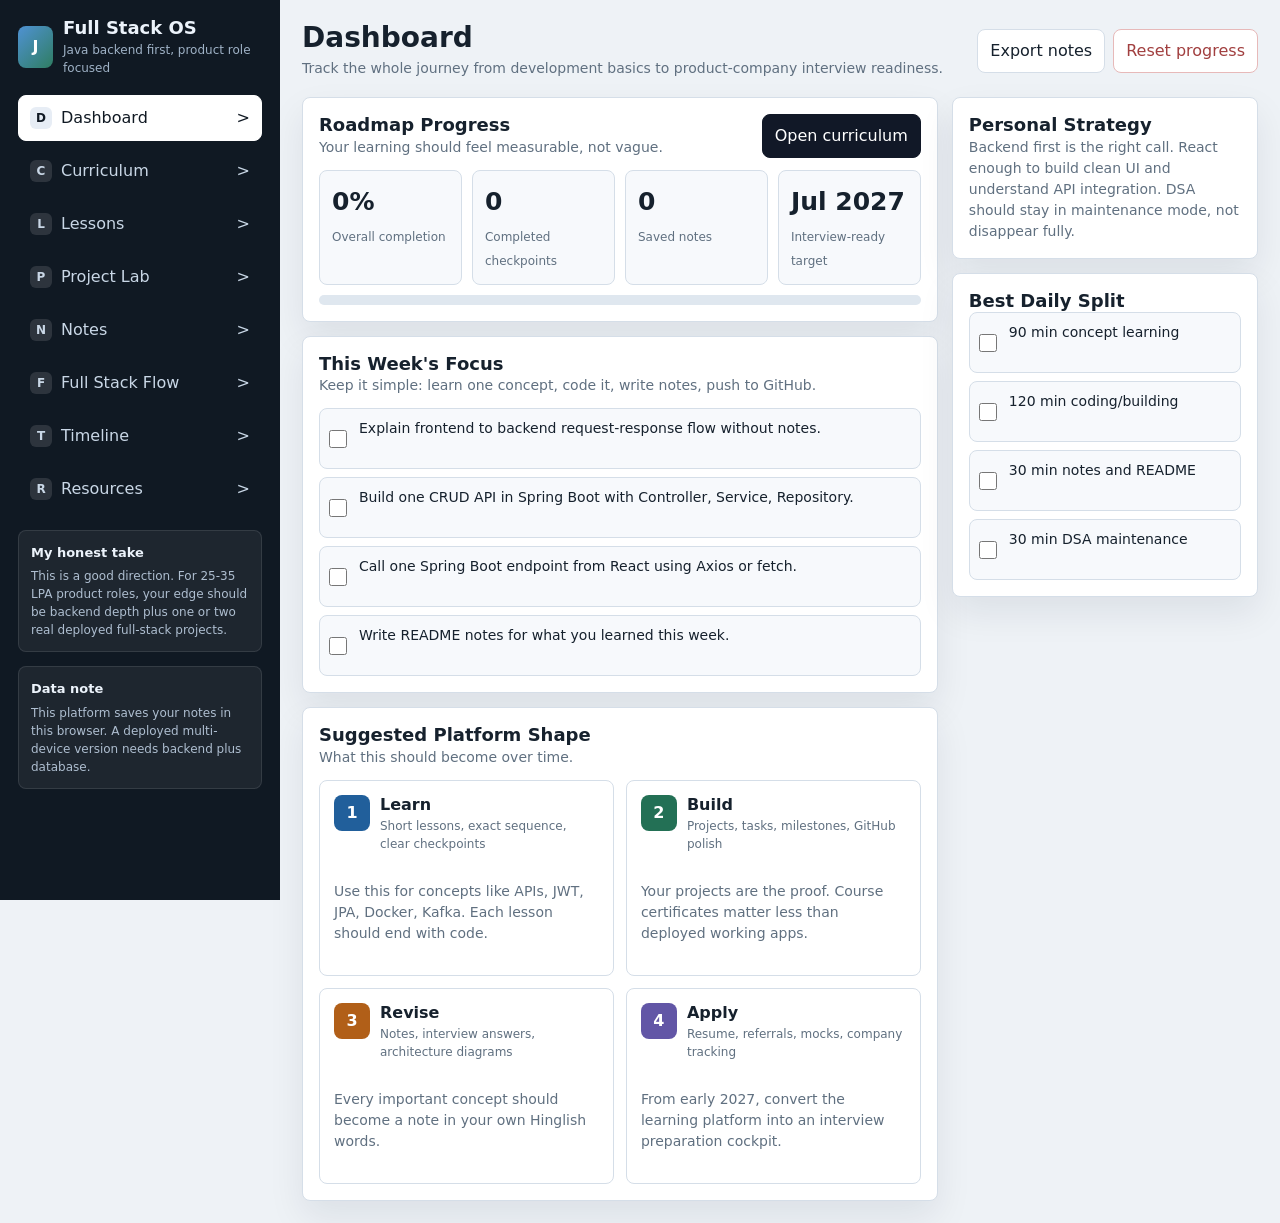
==== index.html @ 9243cf9c "Simplify platform project structure" ====
<!doctype html>
<html lang="en">
<head>
  <meta charset="utf-8">
  <meta name="viewport" content="width=device-width, initial-scale=1">
  <title>Java Full Stack Learning Platform</title>
  <link rel="stylesheet" href="assets/css/styles.css">
</head>
<body>
  <div class="app">
    <aside class="sidebar">
      <div class="brand">
        <div class="brand-mark">J</div>
        <div>
          <h1>Full Stack OS</h1>
          <p>Java backend first, product role focused</p>
        </div>
      </div>

      <nav class="nav" aria-label="Learning platform navigation">
        <button class="nav-btn active" data-view="dashboard"><span class="nav-left"><span class="nav-key">D</span>Dashboard</span><span>></span></button>
        <button class="nav-btn" data-view="curriculum"><span class="nav-left"><span class="nav-key">C</span>Curriculum</span><span>></span></button>
        <button class="nav-btn" data-view="lessons"><span class="nav-left"><span class="nav-key">L</span>Lessons</span><span>></span></button>
        <button class="nav-btn" data-view="projects"><span class="nav-left"><span class="nav-key">P</span>Project Lab</span><span>></span></button>
        <button class="nav-btn" data-view="notes"><span class="nav-left"><span class="nav-key">N</span>Notes</span><span>></span></button>
        <button class="nav-btn" data-view="flow"><span class="nav-left"><span class="nav-key">F</span>Full Stack Flow</span><span>></span></button>
        <button class="nav-btn" data-view="timeline"><span class="nav-left"><span class="nav-key">T</span>Timeline</span><span>></span></button>
        <button class="nav-btn" data-view="resources"><span class="nav-left"><span class="nav-key">R</span>Resources</span><span>></span></button>
      </nav>

      <div class="sidebar-card">
        <strong>My honest take</strong>
        <p>This is a good direction. For 25-35 LPA product roles, your edge should be backend depth plus one or two real deployed full-stack projects.</p>
      </div>
      <div class="sidebar-card">
        <strong>Data note</strong>
        <p>This platform saves your notes in this browser. A deployed multi-device version needs backend plus database.</p>
      </div>
    </aside>

    <main class="main">
      <header class="topbar">
        <div>
          <h2 id="viewTitle">Dashboard</h2>
          <p id="viewSubtitle">Track the whole journey from development basics to product-company interview readiness.</p>
        </div>
        <div class="top-actions">
          <button class="btn" id="exportBtn" type="button">Export notes</button>
          <button class="btn danger" id="resetBtn" type="button">Reset progress</button>
        </div>
      </header>

      <section class="view active" id="dashboard">
        <div class="grid dashboard-grid">
          <div class="grid">
            <div class="card">
              <div class="card-head">
                <div>
                  <h3>Roadmap Progress</h3>
                  <p>Your learning should feel measurable, not vague.</p>
                </div>
                <button class="btn primary" data-jump="curriculum" type="button">Open curriculum</button>
              </div>
              <div class="stats">
                <div class="stat"><strong id="overallPercent">0%</strong><span>Overall completion</span></div>
                <div class="stat"><strong id="doneCount">0</strong><span>Completed checkpoints</span></div>
                <div class="stat"><strong id="noteCount">0</strong><span>Saved notes</span></div>
                <div class="stat"><strong>Jul 2027</strong><span>Interview-ready target</span></div>
              </div>
              <div class="progress-track"><div class="progress-fill" id="overallBar"></div></div>
            </div>

            <div class="card">
              <div class="card-head">
                <div>
                  <h3>This Week's Focus</h3>
                  <p>Keep it simple: learn one concept, code it, write notes, push to GitHub.</p>
                </div>
              </div>
              <div class="checklist">
                <label class="check"><input type="checkbox" data-task="week-api-flow">Explain frontend to backend request-response flow without notes.</label>
                <label class="check"><input type="checkbox" data-task="week-rest-crud">Build one CRUD API in Spring Boot with Controller, Service, Repository.</label>
                <label class="check"><input type="checkbox" data-task="week-react-call">Call one Spring Boot endpoint from React using Axios or fetch.</label>
                <label class="check"><input type="checkbox" data-task="week-readme">Write README notes for what you learned this week.</label>
              </div>
            </div>

            <div class="card">
              <div class="card-head">
                <div>
                  <h3>Suggested Platform Shape</h3>
                  <p>What this should become over time.</p>
                </div>
              </div>
              <div class="module-grid">
                <article class="module">
                  <div class="module-top">
                    <div class="module-index" style="background: var(--blue);">1</div>
                    <div><h4>Learn</h4><div class="module-meta">Short lessons, exact sequence, clear checkpoints</div></div>
                  </div>
                  <p class="muted">Use this for concepts like APIs, JWT, JPA, Docker, Kafka. Each lesson should end with code.</p>
                </article>
                <article class="module">
                  <div class="module-top">
                    <div class="module-index" style="background: var(--green);">2</div>
                    <div><h4>Build</h4><div class="module-meta">Projects, tasks, milestones, GitHub polish</div></div>
                  </div>
                  <p class="muted">Your projects are the proof. Course certificates matter less than deployed working apps.</p>
                </article>
                <article class="module">
                  <div class="module-top">
                    <div class="module-index" style="background: var(--orange);">3</div>
                    <div><h4>Revise</h4><div class="module-meta">Notes, interview answers, architecture diagrams</div></div>
                  </div>
                  <p class="muted">Every important concept should become a note in your own Hinglish words.</p>
                </article>
                <article class="module">
                  <div class="module-top">
                    <div class="module-index" style="background: var(--violet);">4</div>
                    <div><h4>Apply</h4><div class="module-meta">Resume, referrals, mocks, company tracking</div></div>
                  </div>
                  <p class="muted">From early 2027, convert the learning platform into an interview preparation cockpit.</p>
                </article>
              </div>
            </div>
          </div>

          <aside class="grid">
            <div class="card">
              <h3>Personal Strategy</h3>
              <p class="muted">Backend first is the right call. React enough to build clean UI and understand API integration. DSA should stay in maintenance mode, not disappear fully.</p>
            </div>
            <div class="card">
              <h3>Best Daily Split</h3>
              <div class="checklist">
                <label class="check"><input type="checkbox" data-task="daily-learn">90 min concept learning</label>
                <label class="check"><input type="checkbox" data-task="daily-code">120 min coding/building</label>
                <label class="check"><input type="checkbox" data-task="daily-notes">30 min notes and README</label>
                <label class="check"><input type="checkbox" data-task="daily-dsa">30 min DSA maintenance</label>
              </div>
            </div>
          </aside>
        </div>
      </section>

      <section class="view" id="curriculum">
        <div class="card">
          <div class="card-head">
            <div>
              <h3>Curriculum Tracks</h3>
              <p>Backend depth plus practical full-stack understanding. Ye order follow karna.</p>
            </div>
          </div>
          <div class="module-grid">
            <article class="module">
              <div class="module-top">
                <div class="module-index" style="background: var(--blue);">01</div>
                <div><h4>Web Basics</h4><div class="module-meta">2-3 weeks</div></div>
              </div>
              <div class="pill-row">
                <span class="pill">HTML forms</span><span class="pill">CSS layout</span><span class="pill">JavaScript</span><span class="pill">Fetch API</span>
              </div>
              <label class="check"><input type="checkbox" data-task="track-web">Done: basic UI calling an API and showing JSON response.</label>
            </article>

            <article class="module">
              <div class="module-top">
                <div class="module-index" style="background: var(--orange);">02</div>
                <div><h4>Java Production Core</h4><div class="module-meta">3-4 weeks</div></div>
              </div>
              <div class="pill-row">
                <span class="pill">OOP</span><span class="pill">Collections</span><span class="pill">Streams</span><span class="pill">JUnit</span>
              </div>
              <label class="check"><input type="checkbox" data-task="track-java">Done: Java mini-project with tests and clean packages.</label>
            </article>

            <article class="module">
              <div class="module-top">
                <div class="module-index" style="background: var(--green);">03</div>
                <div><h4>Spring Boot Backend</h4><div class="module-meta">8-10 weeks</div></div>
              </div>
              <div class="pill-row">
                <span class="pill">REST</span><span class="pill">JPA</span><span class="pill">MySQL</span><span class="pill">DTOs</span><span class="pill">Tests</span>
              </div>
              <label class="check"><input type="checkbox" data-task="track-spring">Done: backend API with CRUD, validation, exception handling, pagination.</label>
            </article>

            <article class="module">
              <div class="module-top">
                <div class="module-index" style="background: var(--red);">04</div>
                <div><h4>React Integration</h4><div class="module-meta">4-5 weeks</div></div>
              </div>
              <div class="pill-row">
                <span class="pill">Components</span><span class="pill">Hooks</span><span class="pill">Router</span><span class="pill">Axios</span>
              </div>
              <label class="check"><input type="checkbox" data-task="track-react">Done: React UI connected to Spring Boot API.</label>
            </article>

            <article class="module">
              <div class="module-top">
                <div class="module-index" style="background: var(--violet);">05</div>
                <div><h4>JWT and Security</h4><div class="module-meta">4 weeks</div></div>
              </div>
              <div class="pill-row">
                <span class="pill">Auth</span><span class="pill">Roles</span><span class="pill">Filter chain</span><span class="pill">Refresh token</span>
              </div>
              <label class="check"><input type="checkbox" data-task="track-security">Done: protected APIs and protected React routes with JWT.</label>
            </article>

            <article class="module">
              <div class="module-top">
                <div class="module-index" style="background: var(--teal);">06</div>
                <div><h4>Docker, Kafka, Cloud</h4><div class="module-meta">6-8 weeks</div></div>
              </div>
              <div class="pill-row">
                <span class="pill">Dockerfile</span><span class="pill">Compose</span><span class="pill">Kafka</span><span class="pill">AWS/Azure</span>
              </div>
              <label class="check"><input type="checkbox" data-task="track-devops">Done: deployed app with persistent cloud database.</label>
            </article>
          </div>
        </div>
      </section>

      <section class="view" id="lessons">
        <div class="split">
          <div class="card">
            <div class="card-head">
              <div>
                <h3>Lesson Queue</h3>
                <p>Short practical lessons. Complete, then make notes in your own words.</p>
              </div>
            </div>
            <div class="lesson-list">
              <article class="lesson"><input type="checkbox" data-task="lesson-http"><div><strong>HTTP, REST, JSON, status codes</strong><p>Understand GET, POST, PUT, DELETE, 200, 201, 400, 401, 403, 404, 500.</p></div><span class="tag frontend">Web</span></article>
              <article class="lesson"><input type="checkbox" data-task="lesson-controller"><div><strong>Controller, Service, Repository</strong><p>Controller receives request, service owns business logic, repository talks to DB.</p></div><span class="tag backend">Backend</span></article>
              <article class="lesson"><input type="checkbox" data-task="lesson-jpa"><div><strong>JPA entities and relationships</strong><p>Learn one-to-many, many-to-one, lazy loading, DTO mapping, and N+1 basics.</p></div><span class="tag backend">Backend</span></article>
              <article class="lesson"><input type="checkbox" data-task="lesson-react-api"><div><strong>React API service layer</strong><p>Create api.js, centralize base URL, attach JWT header, handle loading and errors.</p></div><span class="tag frontend">React</span></article>
              <article class="lesson"><input type="checkbox" data-task="lesson-jwt"><div><strong>JWT login flow</strong><p>Login, token generation, Authorization header, filter validation, protected endpoint.</p></div><span class="tag security">Security</span></article>
              <article class="lesson"><input type="checkbox" data-task="lesson-docker"><div><strong>Docker compose for Spring Boot + MySQL</strong><p>Run app and DB together locally. Learn volumes so DB data does not vanish.</p></div><span class="tag devops">DevOps</span></article>
              <article class="lesson"><input type="checkbox" data-task="lesson-cloud-db"><div><strong>Cloud database persistence</strong><p>Use AWS RDS or Azure Database. App restarts should not delete your data.</p></div><span class="tag cloud">Cloud</span></article>
            </div>
          </div>

          <aside class="card">
            <h3>Add Custom Task</h3>
            <form class="form-grid" id="taskForm">
              <div class="field">
                <label for="taskTitle">Task</label>
                <input id="taskTitle" placeholder="Example: Build login API">
              </div>
              <div class="field">
                <label for="taskArea">Area</label>
                <select id="taskArea">
                  <option>Backend</option>
                  <option>Frontend</option>
                  <option>Security</option>
                  <option>DevOps</option>
                  <option>Interview</option>
                </select>
              </div>
              <button class="btn blue" type="submit">Add task</button>
            </form>
            <div class="lesson-list" id="customTasks" style="margin-top: 12px;"></div>
          </aside>
        </div>
      </section>

      <section class="view" id="projects">
        <div class="card">
          <div class="card-head">
            <div>
              <h3>Project Lab</h3>
              <p>Projects are your interview proof. Make them deployed, documented, and explainable.</p>
            </div>
          </div>
          <div class="project-list">
            <article class="project">
              <strong>Project 1: Task Manager REST API</strong>
              <p>Spring Boot, MySQL, CRUD, pagination, validation, global exceptions, tests, Postman collection.</p>
              <div class="checklist">
                <label class="check"><input type="checkbox" data-task="project1-api">API endpoints complete</label>
                <label class="check"><input type="checkbox" data-task="project1-tests">JUnit and Mockito tests added</label>
                <label class="check"><input type="checkbox" data-task="project1-readme">README and API examples written</label>
              </div>
            </article>

            <article class="project">
              <strong>Project 2: Auth Notes Full Stack App</strong>
              <p>React + Spring Boot with JWT login/register, protected routes, notes CRUD, MySQL persistence.</p>
              <div class="checklist">
                <label class="check"><input type="checkbox" data-task="project2-auth">JWT auth complete</label>
                <label class="check"><input type="checkbox" data-task="project2-react">React connected to backend</label>
                <label class="check"><input type="checkbox" data-task="project2-deploy">Frontend, backend, database deployed</label>
              </div>
            </article>

            <article class="project">
              <strong>Project 3: E-Commerce or Inventory System</strong>
              <p>Products, cart, orders, admin dashboard, inventory updates, Docker, cloud DB, clear architecture diagram.</p>
              <div class="checklist">
                <label class="check"><input type="checkbox" data-task="project3-schema">Database schema designed</label>
                <label class="check"><input type="checkbox" data-task="project3-admin">Admin and user flows built</label>
                <label class="check"><input type="checkbox" data-task="project3-architecture">Architecture diagram added</label>
              </div>
            </article>

            <article class="project">
              <strong>Project 4: Kafka Notification Service</strong>
              <p>Order placed event, Kafka producer, Kafka consumer, notification table, optional email sending.</p>
              <div class="checklist">
                <label class="check"><input type="checkbox" data-task="project4-producer">Producer publishes event</label>
                <label class="check"><input type="checkbox" data-task="project4-consumer">Consumer processes event</label>
                <label class="check"><input type="checkbox" data-task="project4-demo">Demo steps documented</label>
              </div>
            </article>
          </div>
        </div>
      </section>

      <section class="view" id="notes">
        <div class="split">
          <div class="card">
            <div class="card-head">
              <div>
                <h3>My Notes</h3>
                <p>Add explanations, project decisions, interview answers, and doubts.</p>
              </div>
            </div>
            <div class="note-list" id="notesList"></div>
          </div>

          <aside class="card">
            <h3>Add Note</h3>
            <form class="form-grid" id="noteForm">
              <div class="field">
                <label for="noteTitle">Title</label>
                <input id="noteTitle" placeholder="Example: JWT flow">
              </div>
              <div class="field">
                <label for="noteCategory">Category</label>
                <select id="noteCategory">
                  <option>Backend</option>
                  <option>Frontend</option>
                  <option>Security</option>
                  <option>Database</option>
                  <option>Cloud</option>
                  <option>Interview</option>
                </select>
              </div>
              <div class="field">
                <label for="noteBody">Note</label>
                <textarea id="noteBody" placeholder="Write in Hindi + English. Example: Frontend request bhejta hai, backend validate karta hai..."></textarea>
              </div>
              <button class="btn blue" type="submit">Save note</button>
            </form>
          </aside>
        </div>
      </section>

      <section class="view" id="flow">
        <div class="card">
          <div class="card-head">
            <div>
              <h3>Full Stack Flow</h3>
              <p>Ye samajh aa gaya, to development ka 50 percent confusion clear ho jaata hai.</p>
            </div>
          </div>
          <div class="flow">
            <article class="flow-card"><h4>1. User action</h4><p>User React form submit karta hai. Data state mein hota hai: email, password, title, order, etc.</p></article>
            <article class="flow-card"><h4>2. API call</h4><p>React <code>fetch</code> or <code>axios</code> se backend URL call karta hai with method, headers, and JSON body.</p></article>
            <article class="flow-card"><h4>3. Security filter</h4><p>Spring Security checks token. Public API allowed. Protected API needs valid JWT.</p></article>
            <article class="flow-card"><h4>4. Controller</h4><p><code>@RestController</code> request receive karta hai and service ko call karta hai. Controller should stay thin.</p></article>
            <article class="flow-card"><h4>5. Service and DB</h4><p>Service business logic run karti hai. Repository JPA ke through MySQL se data save/read karti hai.</p></article>
            <article class="flow-card"><h4>6. Response</h4><p>Backend JSON return karta hai. React state update hoti hai, UI refresh hota hai, user result dekhta hai.</p></article>
          </div>
        </div>

        <div class="card" style="margin-top: 14px;">
          <h3>Persistence Rule</h3>
          <p class="muted">If your deployed app saves data in MySQL/Postgres cloud database, data remains after refresh/restart. If it saves only in React state, data is lost on refresh. If it saves in localStorage, data stays only in that browser, not for all users.</p>
        </div>
      </section>

      <section class="view" id="timeline">
        <div class="card">
          <div class="card-head">
            <div>
              <h3>Timeline Till July 2027</h3>
              <p>Practical sequence with enough buffer for internship, PPO, and product-company prep.</p>
            </div>
          </div>
          <div class="timeline-list">
            <article class="timeline-item"><strong>May-Jun 2026</strong><p>Web basics, Java production core, Git/GitHub discipline. Build small apps.</p></article>
            <article class="timeline-item"><strong>Jul-Sep 2026</strong><p>Spring Boot, REST APIs, MySQL, JPA, validation, exceptions, testing.</p></article>
            <article class="timeline-item"><strong>Oct 2026</strong><p>React basics and API integration. Connect UI to your Spring Boot backend.</p></article>
            <article class="timeline-item"><strong>Nov 2026</strong><p>Spring Security, JWT, refresh token, role-based access, protected routes.</p></article>
            <article class="timeline-item"><strong>Dec-Jan 2027</strong><p>Docker, cloud deployment, persistent database, README, diagrams.</p></article>
            <article class="timeline-item"><strong>Feb-Mar 2027</strong><p>Flagship project. Add admin flows, tests, deployment, architecture explanation.</p></article>
            <article class="timeline-item"><strong>Apr-May 2027</strong><p>Kafka basics, system design basics, LLD basics, mock interviews.</p></article>
            <article class="timeline-item"><strong>Jun-Jul 2027</strong><p>Resume, referrals, targeted applications, PPO decision, DSA revision.</p></article>
          </div>
        </div>
      </section>

      <section class="view" id="resources">
        <div class="card">
          <div class="card-head">
            <div>
              <h3>Resource Library</h3>
              <p>Use fewer resources. Complete projects, not playlists.</p>
            </div>
          </div>
          <div class="resource-list">
            <article class="resource"><div><strong>Java foundation</strong><p>MOOC.fi Java or Tim Buchalka. Pick one, then move to projects.</p></div><a href="https://java-programming.mooc.fi/" target="_blank" rel="noreferrer">Open</a></article>
            <article class="resource"><div><strong>Spring Boot</strong><p>Chad Darby Udemy plus Spring official guides. Best for your backend target.</p></div><a href="https://spring.io/guides" target="_blank" rel="noreferrer">Open</a></article>
            <article class="resource"><div><strong>Frontend basics</strong><p>MDN for HTML/CSS/JS, React official docs, Namaste React for Indian explanation style.</p></div><a href="https://react.dev/learn" target="_blank" rel="noreferrer">Open</a></article>
            <article class="resource"><div><strong>Security</strong><p>Java Techie, Amigoscode, Eazy Bytes Spring Security. Focus on explaining filter chain and JWT flow.</p></div><span class="tag security">Security</span></article>
            <article class="resource"><div><strong>Docker and Kafka</strong><p>Docker docs, TechWorld with Nana, Apache Kafka quickstart, Stephane Maarek Kafka if paid.</p></div><a href="https://docs.docker.com/get-started/" target="_blank" rel="noreferrer">Open</a></article>
            <article class="resource"><div><strong>Cloud deployment</strong><p>Start with Render/Railway/Vercel for speed, then AWS RDS/EC2 or Azure App Service for depth.</p></div><span class="tag cloud">Cloud</span></article>
          </div>
        </div>
      </section>
    </main>
  </div>

  <div class="toast" id="toast">Saved</div>

  <script src="assets/data/platform-data.js"></script>
  <script src="assets/js/app.js"></script>
</body>
</html>
---- assets/css/styles.css ----
:root {
      --bg: #eef2f6;
      --surface: #ffffff;
      --surface-2: #f7f9fc;
      --surface-3: #e9f0f7;
      --text: #16212d;
      --muted: #607080;
      --border: #d5dee8;
      --blue: #215f9b;
      --green: #237055;
      --orange: #b15f18;
      --red: #a13f3f;
      --violet: #6256a6;
      --teal: #087568;
      --ink: #111827;
      --shadow: 0 16px 36px rgba(18, 31, 46, 0.08);
    }

    * { box-sizing: border-box; }

    body {
      margin: 0;
      min-height: 100vh;
      background: var(--bg);
      color: var(--text);
      font-family: Inter, ui-sans-serif, system-ui, -apple-system, BlinkMacSystemFont, "Segoe UI", sans-serif;
      letter-spacing: 0;
      line-height: 1.5;
    }

    button,
    input,
    textarea,
    select {
      font: inherit;
      letter-spacing: 0;
    }

    a { color: inherit; }

    .app {
      display: grid;
      grid-template-columns: 280px minmax(0, 1fr);
      min-height: 100vh;
    }

    .sidebar {
      position: sticky;
      top: 0;
      height: 100vh;
      overflow: auto;
      background: #101923;
      color: #ecf3fb;
      padding: 18px;
    }

    .brand {
      display: flex;
      align-items: center;
      gap: 10px;
      margin-bottom: 18px;
    }

    .brand-mark {
      width: 42px;
      height: 42px;
      border-radius: 8px;
      background: linear-gradient(135deg, #4f92d3, #2f7d62);
      display: flex;
      align-items: center;
      justify-content: center;
      font-weight: 900;
      color: #fff;
    }

    .brand h1 {
      margin: 0;
      font-size: 18px;
      line-height: 1.15;
    }

    .brand p {
      margin: 2px 0 0;
      color: #9fb2c6;
      font-size: 12px;
    }

    .nav {
      display: grid;
      gap: 7px;
      margin: 18px 0;
    }

    .nav-btn {
      width: 100%;
      border: 1px solid transparent;
      background: transparent;
      color: #c9d7e6;
      border-radius: 8px;
      min-height: 42px;
      padding: 10px 11px;
      display: flex;
      align-items: center;
      justify-content: space-between;
      cursor: pointer;
      text-align: left;
    }

    .nav-btn:hover {
      background: rgba(255, 255, 255, 0.06);
      color: #fff;
    }

    .nav-btn.active {
      background: #ffffff;
      color: #101923;
      border-color: #ffffff;
    }

    .nav-key {
      width: 22px;
      height: 22px;
      border-radius: 6px;
      display: inline-flex;
      align-items: center;
      justify-content: center;
      background: rgba(255, 255, 255, 0.12);
      margin-right: 9px;
      font-size: 12px;
      font-weight: 800;
    }

    .nav-btn.active .nav-key {
      background: #e7edf5;
    }

    .nav-left {
      display: inline-flex;
      align-items: center;
      min-width: 0;
    }

    .sidebar-card {
      border: 1px solid rgba(255, 255, 255, 0.1);
      background: rgba(255, 255, 255, 0.06);
      border-radius: 8px;
      padding: 12px;
      margin-top: 14px;
    }

    .sidebar-card strong {
      display: block;
      font-size: 13px;
      margin-bottom: 5px;
    }

    .sidebar-card p {
      margin: 0;
      color: #aebed0;
      font-size: 12px;
    }

    .main {
      min-width: 0;
      padding: 22px;
    }

    .topbar {
      display: flex;
      justify-content: space-between;
      align-items: center;
      gap: 14px;
      margin-bottom: 18px;
    }

    .topbar h2 {
      margin: 0;
      font-size: 28px;
      line-height: 1.15;
    }

    .topbar p {
      margin: 4px 0 0;
      color: var(--muted);
      font-size: 14px;
    }

    .top-actions {
      display: flex;
      gap: 8px;
      flex-wrap: wrap;
      justify-content: flex-end;
    }

    .btn {
      border: 1px solid var(--border);
      background: var(--surface);
      color: var(--text);
      border-radius: 8px;
      min-height: 40px;
      padding: 9px 12px;
      cursor: pointer;
      display: inline-flex;
      align-items: center;
      justify-content: center;
      gap: 7px;
    }

    .btn:hover { border-color: #9fb0c4; }
    .btn.primary { background: var(--ink); color: #fff; border-color: var(--ink); }
    .btn.blue { background: var(--blue); color: #fff; border-color: var(--blue); }
    .btn.danger { background: #fff; color: var(--red); border-color: #e7b9b9; }

    .view { display: none; }
    .view.active { display: block; }

    .grid {
      display: grid;
      gap: 14px;
    }

    .dashboard-grid {
      grid-template-columns: 1.35fr 0.65fr;
      align-items: start;
    }

    .card {
      background: var(--surface);
      border: 1px solid var(--border);
      border-radius: 8px;
      box-shadow: var(--shadow);
      padding: 16px;
      min-width: 0;
    }

    .card.tight { padding: 12px; }

    .card-head {
      display: flex;
      align-items: flex-start;
      justify-content: space-between;
      gap: 10px;
      margin-bottom: 12px;
    }

    .card h3 {
      margin: 0;
      font-size: 18px;
      line-height: 1.25;
    }

    .card p,
    .muted {
      color: var(--muted);
      margin: 0;
      font-size: 14px;
    }

    .stats {
      display: grid;
      grid-template-columns: repeat(4, minmax(0, 1fr));
      gap: 10px;
    }

    .stat {
      border: 1px solid var(--border);
      background: var(--surface-2);
      border-radius: 8px;
      padding: 12px;
      min-height: 92px;
    }

    .stat strong {
      display: block;
      font-size: 25px;
      margin-bottom: 3px;
    }

    .stat span {
      color: var(--muted);
      font-size: 12px;
    }

    .progress-track {
      height: 10px;
      background: #dfe7ef;
      border-radius: 999px;
      overflow: hidden;
      margin-top: 10px;
    }

    .progress-fill {
      height: 100%;
      width: 0%;
      border-radius: 999px;
      background: linear-gradient(90deg, var(--blue), var(--green), var(--orange));
      transition: width 0.2s ease;
    }

    .module-grid {
      display: grid;
      grid-template-columns: repeat(2, minmax(0, 1fr));
      gap: 12px;
    }

    .module {
      border: 1px solid var(--border);
      background: #fff;
      border-radius: 8px;
      padding: 14px;
      display: grid;
      gap: 11px;
      min-height: 196px;
    }

    .module-top {
      display: flex;
      gap: 10px;
      align-items: flex-start;
    }

    .module-index {
      width: 36px;
      height: 36px;
      border-radius: 8px;
      color: #fff;
      display: flex;
      align-items: center;
      justify-content: center;
      font-weight: 900;
      flex: 0 0 auto;
    }

    .module h4 {
      margin: 0;
      font-size: 16px;
      line-height: 1.25;
    }

    .module-meta {
      color: var(--muted);
      font-size: 12px;
      margin-top: 2px;
    }

    .pill-row {
      display: flex;
      flex-wrap: wrap;
      gap: 7px;
    }

    .pill {
      border: 1px solid var(--border);
      background: var(--surface-3);
      color: #253648;
      border-radius: 6px;
      padding: 5px 7px;
      font-size: 12px;
    }

    .checklist {
      display: grid;
      gap: 8px;
    }

    .check {
      display: grid;
      grid-template-columns: 22px minmax(0, 1fr);
      gap: 8px;
      align-items: start;
      border: 1px solid var(--border);
      background: var(--surface-2);
      border-radius: 8px;
      padding: 9px;
      font-size: 14px;
    }

    .check input {
      width: 18px;
      height: 18px;
      margin: 1px 0 0;
      accent-color: var(--blue);
    }

    .lesson-list,
    .resource-list,
    .timeline-list,
    .project-list {
      display: grid;
      gap: 10px;
    }

    .lesson,
    .resource,
    .timeline-item,
    .project {
      border: 1px solid var(--border);
      background: var(--surface);
      border-radius: 8px;
      padding: 12px;
    }

    .lesson {
      display: grid;
      grid-template-columns: 22px minmax(0, 1fr) auto;
      gap: 10px;
      align-items: start;
    }

    .lesson strong,
    .project strong,
    .resource strong {
      display: block;
      margin-bottom: 3px;
    }

    .lesson p,
    .project p,
    .resource p,
    .timeline-item p {
      margin: 0;
      color: var(--muted);
      font-size: 13px;
    }

    .tag {
      display: inline-flex;
      align-items: center;
      border-radius: 6px;
      padding: 4px 7px;
      font-size: 11px;
      font-weight: 800;
      color: #fff;
      white-space: nowrap;
    }

    .tag.backend { background: var(--green); }
    .tag.frontend { background: var(--blue); }
    .tag.devops { background: var(--teal); }
    .tag.security { background: var(--red); }
    .tag.design { background: var(--violet); }
    .tag.cloud { background: var(--orange); }

    .split {
      display: grid;
      grid-template-columns: minmax(0, 1fr) 340px;
      gap: 14px;
      align-items: start;
    }

    .form-grid {
      display: grid;
      gap: 9px;
    }

    .field {
      display: grid;
      gap: 5px;
    }

    .field label {
      font-size: 12px;
      color: var(--muted);
      font-weight: 800;
      text-transform: uppercase;
    }

    input,
    textarea,
    select {
      width: 100%;
      border: 1px solid var(--border);
      border-radius: 8px;
      background: #fff;
      color: var(--text);
      padding: 10px 11px;
      min-height: 40px;
    }

    textarea {
      min-height: 130px;
      resize: vertical;
    }

    .note-list {
      display: grid;
      gap: 10px;
    }

    .note {
      border: 1px solid var(--border);
      background: #fff;
      border-radius: 8px;
      padding: 12px;
    }

    .note-top {
      display: flex;
      align-items: flex-start;
      justify-content: space-between;
      gap: 10px;
      margin-bottom: 6px;
    }

    .note h4 {
      margin: 0;
      font-size: 15px;
    }

    .note pre {
      white-space: pre-wrap;
      margin: 0;
      color: #364658;
      font-family: inherit;
      font-size: 14px;
    }

    .small-btn {
      border: 1px solid var(--border);
      background: #fff;
      color: var(--text);
      border-radius: 7px;
      padding: 6px 8px;
      min-height: 32px;
      cursor: pointer;
      font-size: 12px;
    }

    .small-btn:hover { border-color: #9fb0c4; }
    .small-btn.danger { color: var(--red); border-color: #e8baba; }

    .empty {
      border: 1px dashed #bac7d5;
      border-radius: 8px;
      padding: 18px;
      text-align: center;
      color: var(--muted);
      background: var(--surface-2);
    }

    .flow {
      display: grid;
      grid-template-columns: repeat(3, minmax(0, 1fr));
      gap: 12px;
    }

    .flow-card {
      border: 1px solid var(--border);
      border-top: 4px solid var(--blue);
      border-radius: 8px;
      padding: 13px;
      background: #fff;
      min-height: 160px;
    }

    .flow-card:nth-child(2) { border-top-color: var(--orange); }
    .flow-card:nth-child(3) { border-top-color: var(--green); }
    .flow-card:nth-child(4) { border-top-color: var(--red); }
    .flow-card:nth-child(5) { border-top-color: var(--violet); }
    .flow-card:nth-child(6) { border-top-color: var(--teal); }

    .flow-card h4 {
      margin: 0 0 6px;
      font-size: 15px;
    }

    .flow-card p {
      margin: 0;
      color: var(--muted);
      font-size: 13px;
    }

    code {
      background: #e8eef5;
      border: 1px solid #d2dce7;
      border-radius: 5px;
      padding: 1px 5px;
      font-size: 0.92em;
    }

    .timeline-item {
      display: grid;
      grid-template-columns: 115px minmax(0, 1fr);
      gap: 12px;
      align-items: start;
    }

    .timeline-item strong { color: var(--blue); }

    .resource {
      display: grid;
      grid-template-columns: minmax(0, 1fr) auto;
      gap: 10px;
      align-items: start;
    }

    .resource a {
      color: var(--blue);
      font-weight: 800;
      text-decoration: none;
    }

    .resource a:hover { text-decoration: underline; }

    .toast {
      position: fixed;
      right: 18px;
      bottom: 18px;
      z-index: 50;
      border-radius: 8px;
      background: var(--ink);
      color: #fff;
      padding: 10px 12px;
      font-size: 13px;
      opacity: 0;
      transform: translateY(8px);
      pointer-events: none;
      transition: opacity 0.18s ease, transform 0.18s ease;
    }

    .toast.show {
      opacity: 1;
      transform: translateY(0);
    }

    @media (max-width: 1080px) {
      .app { grid-template-columns: 230px minmax(0, 1fr); }
      .dashboard-grid,
      .split {
        grid-template-columns: 1fr;
      }
      .stats,
      .flow {
        grid-template-columns: repeat(2, minmax(0, 1fr));
      }
    }

    @media (max-width: 820px) {
      .app { display: block; }
      .sidebar {
        position: static;
        height: auto;
      }
      .nav {
        grid-template-columns: repeat(2, minmax(0, 1fr));
      }
      .main { padding: 16px; }
      .topbar {
        align-items: flex-start;
        flex-direction: column;
      }
      .top-actions {
        justify-content: flex-start;
      }
      .module-grid,
      .stats,
      .flow {
        grid-template-columns: 1fr;
      }
      .lesson,
      .resource,
      .timeline-item {
        grid-template-columns: 1fr;
      }
    }
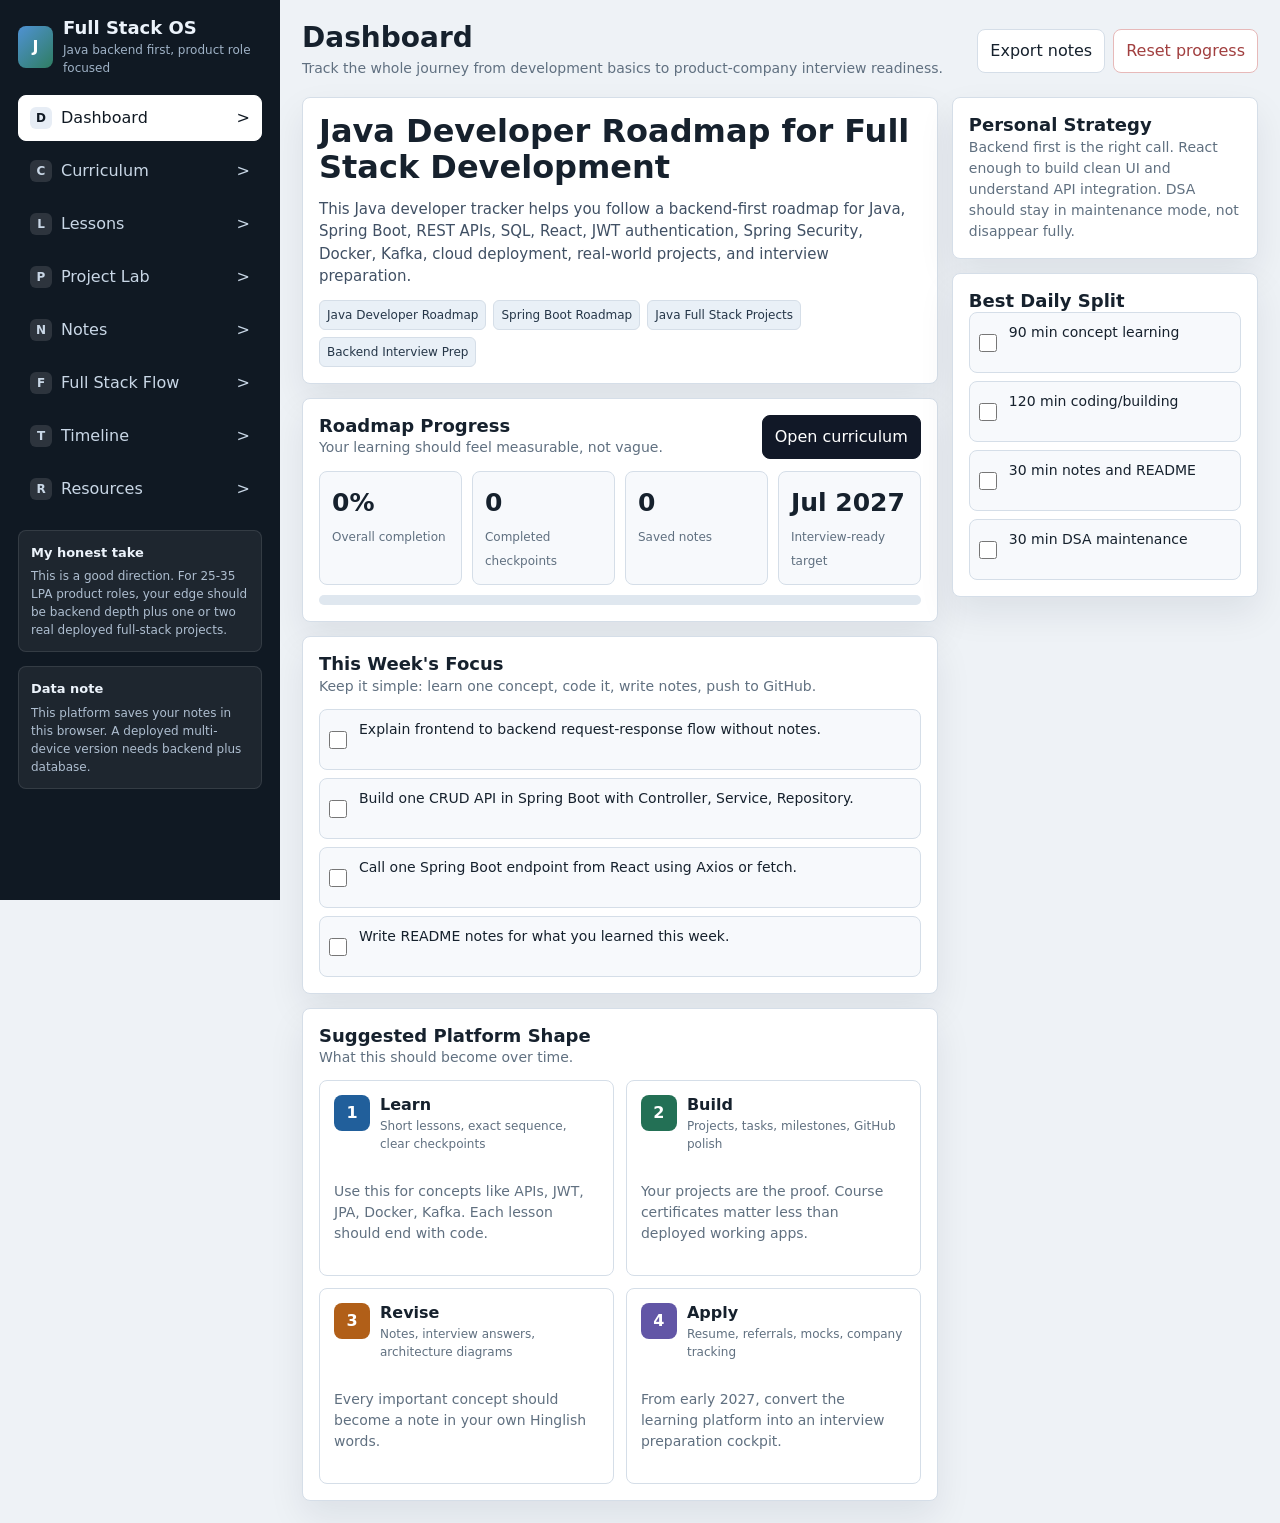
==== commit af57c843: "Add Vercel deployment and SEO setup" ====
--- a/index.html
+++ b/index.html
@@ -3,8 +3,38 @@
 <head>
   <meta charset="utf-8">
   <meta name="viewport" content="width=device-width, initial-scale=1">
-  <title>Java Full Stack Learning Platform</title>
+  <title>Java Developer Roadmap | Java Full Stack Developer Tracker</title>
+  <meta name="description" content="A practical Java developer roadmap and full stack learning tracker covering Java, Spring Boot, REST APIs, React, SQL, JWT, Spring Security, Docker, Kafka, cloud deployment, projects, notes, and interview preparation.">
+  <meta name="keywords" content="Java developer roadmap, Java full stack developer roadmap, Spring Boot roadmap, backend developer roadmap, Java roadmap 2026, Java roadmap 2027, Java full stack project roadmap, Spring Security JWT roadmap, Java interview preparation">
+  <meta name="author" content="Mayank Gupta">
+  <meta name="robots" content="index, follow">
+  <link rel="canonical" href="https://java-developer-tracker.vercel.app/">
+  <meta property="og:type" content="website">
+  <meta property="og:title" content="Java Developer Roadmap | Full Stack Developer Tracker">
+  <meta property="og:description" content="Track your Java Full Stack Developer journey with a backend-first roadmap, project lab, notes, custom tasks, and interview-focused preparation.">
+  <meta property="og:url" content="https://java-developer-tracker.vercel.app/">
+  <meta property="og:site_name" content="Java Developer Tracker">
+  <meta name="twitter:card" content="summary_large_image">
+  <meta name="twitter:title" content="Java Developer Roadmap | Full Stack Developer Tracker">
+  <meta name="twitter:description" content="A practical Java full stack roadmap covering Java, Spring Boot, React, JWT, Docker, Kafka, cloud deployment, projects, and interviews.">
+  <meta name="theme-color" content="#101923">
   <link rel="stylesheet" href="assets/css/styles.css">
+  <script type="application/ld+json">
+    {
+      "@context": "https://schema.org",
+      "@type": "WebApplication",
+      "name": "Java Developer Tracker",
+      "url": "https://java-developer-tracker.vercel.app/",
+      "applicationCategory": "EducationalApplication",
+      "operatingSystem": "Any",
+      "description": "A Java developer roadmap and full stack learning tracker for Java, Spring Boot, REST APIs, React, SQL, JWT, Spring Security, Docker, Kafka, cloud deployment, projects, notes, and interview preparation.",
+      "keywords": "Java developer roadmap, Java full stack developer roadmap, Spring Boot roadmap, backend developer roadmap, Java interview preparation",
+      "creator": {
+        "@type": "Person",
+        "name": "Mayank Gupta"
+      }
+    }
+  </script>
 </head>
 <body>
   <div class="app">
@@ -53,6 +83,17 @@
       <section class="view active" id="dashboard">
         <div class="grid dashboard-grid">
           <div class="grid">
+            <div class="card seo-card">
+              <h1>Java Developer Roadmap for Full Stack Development</h1>
+              <p>This Java developer tracker helps you follow a backend-first roadmap for Java, Spring Boot, REST APIs, SQL, React, JWT authentication, Spring Security, Docker, Kafka, cloud deployment, real-world projects, and interview preparation.</p>
+              <div class="pill-row">
+                <span class="pill">Java Developer Roadmap</span>
+                <span class="pill">Spring Boot Roadmap</span>
+                <span class="pill">Java Full Stack Projects</span>
+                <span class="pill">Backend Interview Prep</span>
+              </div>
+            </div>
+
             <div class="card">
               <div class="card-head">
                 <div>
--- a/assets/css/styles.css
+++ b/assets/css/styles.css
@@ -256,6 +256,25 @@
       font-size: 14px;
     }
 
+    .seo-card {
+      display: grid;
+      gap: 12px;
+    }
+
+    .seo-card h1 {
+      margin: 0;
+      max-width: 780px;
+      font-size: 32px;
+      line-height: 1.12;
+      letter-spacing: 0;
+    }
+
+    .seo-card p {
+      max-width: 880px;
+      font-size: 15px;
+      color: #405064;
+    }
+
     .stats {
       display: grid;
       grid-template-columns: repeat(4, minmax(0, 1fr));
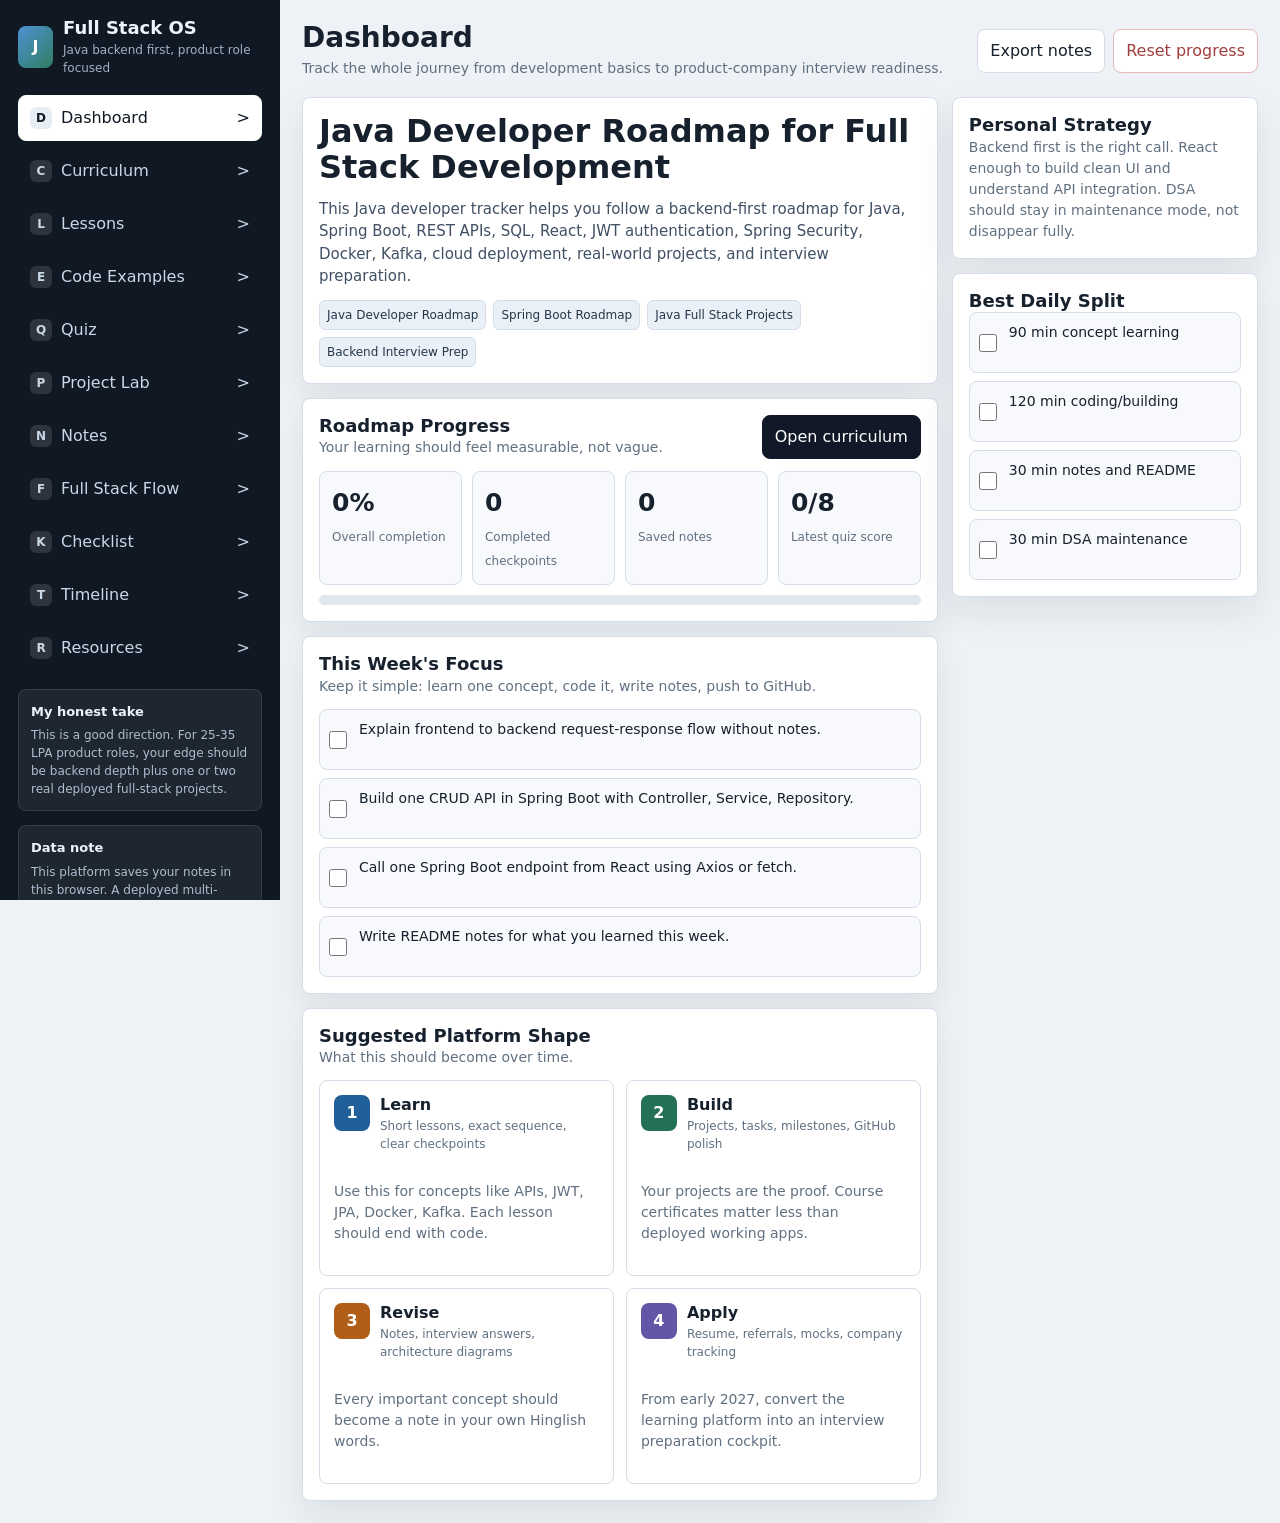
==== commit 0ef698eb: "Add examples quiz and readiness checklist" ====
--- a/index.html
+++ b/index.html
@@ -8,6 +8,7 @@
   <meta name="keywords" content="Java developer roadmap, Java full stack developer roadmap, Spring Boot roadmap, backend developer roadmap, Java roadmap 2026, Java roadmap 2027, Java full stack project roadmap, Spring Security JWT roadmap, Java interview preparation">
   <meta name="author" content="Mayank Gupta">
   <meta name="robots" content="index, follow">
+  <meta name="google-site-verification" content="iUC4RSGDR5NxJlAUBKiIOFIvXs2jWEpSWi3-hvotIQs">
   <link rel="canonical" href="https://java-developer-tracker.vercel.app/">
   <meta property="og:type" content="website">
   <meta property="og:title" content="Java Developer Roadmap | Full Stack Developer Tracker">
@@ -51,9 +52,12 @@
         <button class="nav-btn active" data-view="dashboard"><span class="nav-left"><span class="nav-key">D</span>Dashboard</span><span>></span></button>
         <button class="nav-btn" data-view="curriculum"><span class="nav-left"><span class="nav-key">C</span>Curriculum</span><span>></span></button>
         <button class="nav-btn" data-view="lessons"><span class="nav-left"><span class="nav-key">L</span>Lessons</span><span>></span></button>
+        <button class="nav-btn" data-view="examples"><span class="nav-left"><span class="nav-key">E</span>Code Examples</span><span>></span></button>
+        <button class="nav-btn" data-view="quiz"><span class="nav-left"><span class="nav-key">Q</span>Quiz</span><span>></span></button>
         <button class="nav-btn" data-view="projects"><span class="nav-left"><span class="nav-key">P</span>Project Lab</span><span>></span></button>
         <button class="nav-btn" data-view="notes"><span class="nav-left"><span class="nav-key">N</span>Notes</span><span>></span></button>
         <button class="nav-btn" data-view="flow"><span class="nav-left"><span class="nav-key">F</span>Full Stack Flow</span><span>></span></button>
+        <button class="nav-btn" data-view="checklist"><span class="nav-left"><span class="nav-key">K</span>Checklist</span><span>></span></button>
         <button class="nav-btn" data-view="timeline"><span class="nav-left"><span class="nav-key">T</span>Timeline</span><span>></span></button>
         <button class="nav-btn" data-view="resources"><span class="nav-left"><span class="nav-key">R</span>Resources</span><span>></span></button>
       </nav>
@@ -106,7 +110,7 @@
                 <div class="stat"><strong id="overallPercent">0%</strong><span>Overall completion</span></div>
                 <div class="stat"><strong id="doneCount">0</strong><span>Completed checkpoints</span></div>
                 <div class="stat"><strong id="noteCount">0</strong><span>Saved notes</span></div>
-                <div class="stat"><strong>Jul 2027</strong><span>Interview-ready target</span></div>
+                <div class="stat"><strong id="quizScoreStat">0/8</strong><span>Latest quiz score</span></div>
               </div>
               <div class="progress-track"><div class="progress-fill" id="overallBar"></div></div>
             </div>
@@ -306,6 +310,264 @@
         </div>
       </section>
 
+      <section class="view" id="examples">
+        <div class="split">
+          <div class="card">
+            <div class="card-head">
+              <div>
+                <h3>Code Examples</h3>
+                <p>Study real snippets for Java Full Stack development. Copy, run, modify, then add notes.</p>
+              </div>
+            </div>
+            <div class="example-tabs" role="tablist" aria-label="Code example categories">
+              <button class="example-tab active" data-example="rest" type="button">REST API</button>
+              <button class="example-tab" data-example="jpa" type="button">JPA</button>
+              <button class="example-tab" data-example="jwt" type="button">JWT</button>
+              <button class="example-tab" data-example="react" type="button">React API</button>
+              <button class="example-tab" data-example="docker" type="button">Docker</button>
+            </div>
+
+            <article class="code-panel active" data-example-panel="rest">
+              <div class="code-head"><strong>TaskController.java</strong><button class="small-btn" data-copy-code="rest" type="button">Copy</button></div>
+              <pre><code id="code-rest">@RestController
+@RequestMapping("/api/tasks")
+public class TaskController {
+    private final TaskService taskService;
+
+    public TaskController(TaskService taskService) {
+        this.taskService = taskService;
+    }
+
+    @PostMapping
+    public ResponseEntity&lt;TaskResponse&gt; create(@Valid @RequestBody TaskRequest request) {
+        TaskResponse response = taskService.createTask(request);
+        return ResponseEntity.status(HttpStatus.CREATED).body(response);
+    }
+
+    @GetMapping
+    public Page&lt;TaskResponse&gt; list(Pageable pageable) {
+        return taskService.findAll(pageable);
+    }
+}</code></pre>
+            </article>
+
+            <article class="code-panel" data-example-panel="jpa">
+              <div class="code-head"><strong>Task Entity + Repository</strong><button class="small-btn" data-copy-code="jpa" type="button">Copy</button></div>
+              <pre><code id="code-jpa">@Entity
+@Table(name = "tasks")
+public class Task {
+    @Id
+    @GeneratedValue(strategy = GenerationType.IDENTITY)
+    private Long id;
+
+    @Column(nullable = false)
+    private String title;
+
+    @Enumerated(EnumType.STRING)
+    private TaskStatus status;
+}
+
+public interface TaskRepository extends JpaRepository&lt;Task, Long&gt; {
+    Page&lt;Task&gt; findByStatus(TaskStatus status, Pageable pageable);
+}</code></pre>
+            </article>
+
+            <article class="code-panel" data-example-panel="jwt">
+              <div class="code-head"><strong>JWT Request Filter</strong><button class="small-btn" data-copy-code="jwt" type="button">Copy</button></div>
+              <pre><code id="code-jwt">@Component
+public class JwtAuthFilter extends OncePerRequestFilter {
+    protected void doFilterInternal(
+            HttpServletRequest request,
+            HttpServletResponse response,
+            FilterChain chain) throws ServletException, IOException {
+
+        String header = request.getHeader("Authorization");
+        if (header != null && header.startsWith("Bearer ")) {
+            String token = header.substring(7);
+            String username = jwtService.extractUsername(token);
+            UsernamePasswordAuthenticationToken auth =
+                    new UsernamePasswordAuthenticationToken(username, null, List.of());
+            SecurityContextHolder.getContext().setAuthentication(auth);
+        }
+        chain.doFilter(request, response);
+    }
+}</code></pre>
+            </article>
+
+            <article class="code-panel" data-example-panel="react">
+              <div class="code-head"><strong>React API Service</strong><button class="small-btn" data-copy-code="react" type="button">Copy</button></div>
+              <pre><code id="code-react">import axios from "axios";
+
+const api = axios.create({
+  baseURL: "https://your-backend.com/api"
+});
+
+api.interceptors.request.use((config) =&gt; {
+  const token = localStorage.getItem("token");
+  if (token) config.headers.Authorization = `Bearer ${token}`;
+  return config;
+});
+
+export async function getTasks() {
+  const response = await api.get("/tasks");
+  return response.data;
+}</code></pre>
+            </article>
+
+            <article class="code-panel" data-example-panel="docker">
+              <div class="code-head"><strong>docker-compose.yml</strong><button class="small-btn" data-copy-code="docker" type="button">Copy</button></div>
+              <pre><code id="code-docker">services:
+  mysql:
+    image: mysql:8
+    environment:
+      MYSQL_DATABASE: tracker_db
+      MYSQL_ROOT_PASSWORD: root
+    volumes:
+      - mysql_data:/var/lib/mysql
+
+  app:
+    build: .
+    ports:
+      - "8080:8080"
+    environment:
+      DB_URL: jdbc:mysql://mysql:3306/tracker_db
+    depends_on:
+      - mysql
+
+volumes:
+  mysql_data:</code></pre>
+            </article>
+          </div>
+
+          <aside class="card">
+            <h3>How to use examples</h3>
+            <div class="checklist">
+              <label class="check"><input type="checkbox" data-task="example-run">Run one example locally.</label>
+              <label class="check"><input type="checkbox" data-task="example-modify">Modify it for your own project.</label>
+              <label class="check"><input type="checkbox" data-task="example-explain">Explain it in simple Hinglish notes.</label>
+            </div>
+          </aside>
+        </div>
+      </section>
+
+      <section class="view" id="quiz">
+        <div class="split">
+          <div class="card">
+            <div class="card-head">
+              <div>
+                <h3>Java Full Stack Quiz</h3>
+                <p>Test whether concepts are actually clear. Score is saved locally.</p>
+              </div>
+              <div class="quiz-score" id="quizScore">Score: 0/8</div>
+            </div>
+            <form id="quizForm" class="quiz-list">
+              <fieldset class="quiz-question" data-answer="b">
+                <legend>1. In Spring Boot, which layer should contain business logic?</legend>
+                <label><input type="radio" name="q1" value="a"> Controller</label>
+                <label><input type="radio" name="q1" value="b"> Service</label>
+                <label><input type="radio" name="q1" value="c"> Entity</label>
+              </fieldset>
+              <fieldset class="quiz-question" data-answer="c">
+                <legend>2. What does HTTP 401 usually mean?</legend>
+                <label><input type="radio" name="q2" value="a"> Server crashed</label>
+                <label><input type="radio" name="q2" value="b"> Resource not found</label>
+                <label><input type="radio" name="q2" value="c"> Authentication is missing or invalid</label>
+              </fieldset>
+              <fieldset class="quiz-question" data-answer="a">
+                <legend>3. Where does React usually send a JWT token?</legend>
+                <label><input type="radio" name="q3" value="a"> Authorization header</label>
+                <label><input type="radio" name="q3" value="b"> CSS file</label>
+                <label><input type="radio" name="q3" value="c"> SQL table name</label>
+              </fieldset>
+              <fieldset class="quiz-question" data-answer="b">
+                <legend>4. Which Spring Data interface gives CRUD methods?</legend>
+                <label><input type="radio" name="q4" value="a"> ResponseEntity</label>
+                <label><input type="radio" name="q4" value="b"> JpaRepository</label>
+                <label><input type="radio" name="q4" value="c"> RestTemplate</label>
+              </fieldset>
+              <fieldset class="quiz-question" data-answer="c">
+                <legend>5. Why use Docker Compose in a Spring Boot project?</legend>
+                <label><input type="radio" name="q5" value="a"> To write Java classes</label>
+                <label><input type="radio" name="q5" value="b"> To replace GitHub</label>
+                <label><input type="radio" name="q5" value="c"> To run app and dependencies together</label>
+              </fieldset>
+              <fieldset class="quiz-question" data-answer="a">
+                <legend>6. What makes cloud database data persistent?</legend>
+                <label><input type="radio" name="q6" value="a"> Data is stored outside the frontend/browser</label>
+                <label><input type="radio" name="q6" value="b"> React state is used</label>
+                <label><input type="radio" name="q6" value="c"> The page has CSS</label>
+              </fieldset>
+              <fieldset class="quiz-question" data-answer="b">
+                <legend>7. Kafka is mainly used for which style of communication?</legend>
+                <label><input type="radio" name="q7" value="a"> Styling buttons</label>
+                <label><input type="radio" name="q7" value="b"> Event-driven asynchronous messaging</label>
+                <label><input type="radio" name="q7" value="c"> Password hashing</label>
+              </fieldset>
+              <fieldset class="quiz-question" data-answer="c">
+                <legend>8. What is the best portfolio proof for product roles?</legend>
+                <label><input type="radio" name="q8" value="a"> Only course certificates</label>
+                <label><input type="radio" name="q8" value="b"> Only DSA streak screenshots</label>
+                <label><input type="radio" name="q8" value="c"> Deployed projects with clean architecture and explanation</label>
+              </fieldset>
+              <div class="top-actions">
+                <button class="btn blue" type="submit">Check score</button>
+                <button class="btn" id="quizReset" type="button">Try again</button>
+              </div>
+            </form>
+          </div>
+
+          <aside class="card">
+            <h3>Quiz rule</h3>
+            <p class="muted">If you score below 6, go back to Flow, Lessons, and Examples before moving deeper into projects.</p>
+          </aside>
+        </div>
+      </section>
+
+      <section class="view" id="checklist">
+        <div class="card">
+          <div class="card-head">
+            <div>
+              <h3>Interview Readiness Checklist</h3>
+              <p>Use this before applying or discussing your project in interviews.</p>
+            </div>
+          </div>
+          <div class="module-grid">
+            <article class="module">
+              <h4>Backend Depth</h4>
+              <div class="checklist">
+                <label class="check"><input type="checkbox" data-task="ready-rest">Can design REST APIs with correct methods and status codes.</label>
+                <label class="check"><input type="checkbox" data-task="ready-layering">Can explain Controller-Service-Repository clearly.</label>
+                <label class="check"><input type="checkbox" data-task="ready-jpa">Can explain JPA relationships and lazy loading basics.</label>
+              </div>
+            </article>
+            <article class="module">
+              <h4>Security</h4>
+              <div class="checklist">
+                <label class="check"><input type="checkbox" data-task="ready-jwt">Can explain JWT login to protected API flow.</label>
+                <label class="check"><input type="checkbox" data-task="ready-roles">Can implement role-based access.</label>
+                <label class="check"><input type="checkbox" data-task="ready-cors">Can explain CORS and 401 vs 403.</label>
+              </div>
+            </article>
+            <article class="module">
+              <h4>Frontend Integration</h4>
+              <div class="checklist">
+                <label class="check"><input type="checkbox" data-task="ready-react-api">Can call backend APIs from React.</label>
+                <label class="check"><input type="checkbox" data-task="ready-forms">Can build forms with loading and error states.</label>
+                <label class="check"><input type="checkbox" data-task="ready-token">Can attach JWT to requests safely.</label>
+              </div>
+            </article>
+            <article class="module">
+              <h4>Deployment and Resume</h4>
+              <div class="checklist">
+                <label class="check"><input type="checkbox" data-task="ready-deploy">Has one deployed full-stack project.</label>
+                <label class="check"><input type="checkbox" data-task="ready-readme">Has README with architecture, setup, APIs, screenshots.</label>
+                <label class="check"><input type="checkbox" data-task="ready-story">Can explain project tradeoffs in 2 minutes.</label>
+              </div>
+            </article>
+          </div>
+        </div>
+      </section>
+
       <section class="view" id="projects">
         <div class="card">
           <div class="card-head">
--- a/assets/css/styles.css
+++ b/assets/css/styles.css
@@ -547,6 +547,117 @@
 
     .small-btn:hover { border-color: #9fb0c4; }
     .small-btn.danger { color: var(--red); border-color: #e8baba; }
+
+    .example-tabs {
+      display: flex;
+      flex-wrap: wrap;
+      gap: 8px;
+      margin-bottom: 12px;
+    }
+
+    .example-tab {
+      border: 1px solid var(--border);
+      background: var(--surface-2);
+      color: #2e4053;
+      border-radius: 8px;
+      min-height: 38px;
+      padding: 8px 10px;
+      cursor: pointer;
+    }
+
+    .example-tab.active {
+      background: var(--ink);
+      border-color: var(--ink);
+      color: #fff;
+    }
+
+    .code-panel { display: none; }
+    .code-panel.active { display: block; }
+
+    .code-head {
+      display: flex;
+      align-items: center;
+      justify-content: space-between;
+      gap: 10px;
+      border: 1px solid #263445;
+      border-bottom: 0;
+      border-radius: 8px 8px 0 0;
+      background: #172233;
+      color: #f8fbff;
+      padding: 10px 12px;
+    }
+
+    pre {
+      overflow: auto;
+      margin: 0;
+      border-radius: 0 0 8px 8px;
+      background: #0e1724;
+      color: #d8e6f3;
+      padding: 14px;
+      font-size: 13px;
+      line-height: 1.55;
+    }
+
+    pre code {
+      padding: 0;
+      border: 0;
+      background: transparent;
+      color: inherit;
+      font-size: inherit;
+    }
+
+    .quiz-list {
+      display: grid;
+      gap: 12px;
+    }
+
+    .quiz-question {
+      border: 1px solid var(--border);
+      border-radius: 8px;
+      background: var(--surface-2);
+      padding: 12px;
+    }
+
+    .quiz-question.correct {
+      border-color: #8cc9ad;
+      background: #eefaf4;
+    }
+
+    .quiz-question.wrong {
+      border-color: #e6aaaa;
+      background: #fff3f3;
+    }
+
+    .quiz-question legend {
+      padding: 0 3px;
+      font-weight: 800;
+      color: var(--text);
+    }
+
+    .quiz-question label {
+      display: block;
+      margin-top: 8px;
+      color: #344457;
+      font-size: 14px;
+    }
+
+    .quiz-question input {
+      width: 16px;
+      height: 16px;
+      min-height: auto;
+      margin-right: 7px;
+      accent-color: var(--blue);
+    }
+
+    .quiz-score {
+      border: 1px solid var(--border);
+      background: var(--surface-2);
+      border-radius: 8px;
+      padding: 8px 10px;
+      color: var(--blue);
+      font-weight: 900;
+      white-space: nowrap;
+    }
 
     .empty {
       border: 1px dashed #bac7d5;
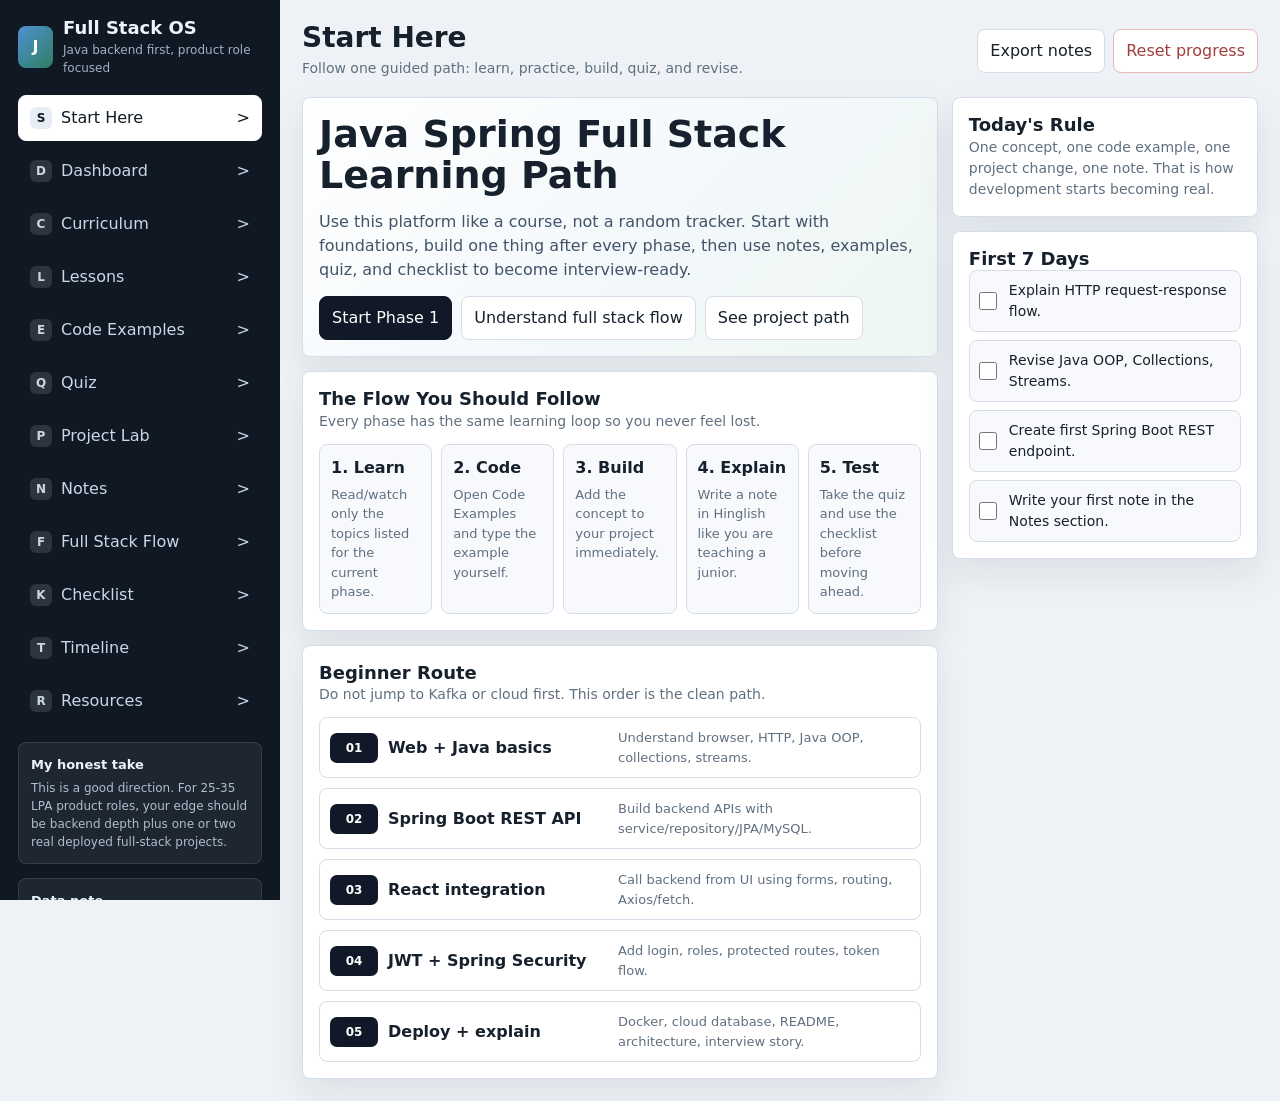
==== commit c767ca53: "Redesign into guided learning flow" ====
--- a/index.html
+++ b/index.html
@@ -49,7 +49,8 @@
       </div>
 
       <nav class="nav" aria-label="Learning platform navigation">
-        <button class="nav-btn active" data-view="dashboard"><span class="nav-left"><span class="nav-key">D</span>Dashboard</span><span>></span></button>
+        <button class="nav-btn active" data-view="start"><span class="nav-left"><span class="nav-key">S</span>Start Here</span><span>></span></button>
+        <button class="nav-btn" data-view="dashboard"><span class="nav-left"><span class="nav-key">D</span>Dashboard</span><span>></span></button>
         <button class="nav-btn" data-view="curriculum"><span class="nav-left"><span class="nav-key">C</span>Curriculum</span><span>></span></button>
         <button class="nav-btn" data-view="lessons"><span class="nav-left"><span class="nav-key">L</span>Lessons</span><span>></span></button>
         <button class="nav-btn" data-view="examples"><span class="nav-left"><span class="nav-key">E</span>Code Examples</span><span>></span></button>
@@ -75,8 +76,8 @@
     <main class="main">
       <header class="topbar">
         <div>
-          <h2 id="viewTitle">Dashboard</h2>
-          <p id="viewSubtitle">Track the whole journey from development basics to product-company interview readiness.</p>
+          <h2 id="viewTitle">Start Here</h2>
+          <p id="viewSubtitle">Follow one guided path: learn, practice, build, quiz, and revise.</p>
         </div>
         <div class="top-actions">
           <button class="btn" id="exportBtn" type="button">Export notes</button>
@@ -84,7 +85,71 @@
         </div>
       </header>
 
-      <section class="view active" id="dashboard">
+      <section class="view active" id="start">
+        <div class="grid dashboard-grid">
+          <div class="grid">
+            <div class="card hero-card">
+              <h1>Java Spring Full Stack Learning Path</h1>
+              <p>Use this platform like a course, not a random tracker. Start with foundations, build one thing after every phase, then use notes, examples, quiz, and checklist to become interview-ready.</p>
+              <div class="action-strip">
+                <button class="btn primary" data-jump="curriculum" type="button">Start Phase 1</button>
+                <button class="btn" data-jump="flow" type="button">Understand full stack flow</button>
+                <button class="btn" data-jump="projects" type="button">See project path</button>
+              </div>
+            </div>
+
+            <div class="card">
+              <div class="card-head">
+                <div>
+                  <h3>The Flow You Should Follow</h3>
+                  <p>Every phase has the same learning loop so you never feel lost.</p>
+                </div>
+              </div>
+              <div class="journey-grid">
+                <article class="journey-step"><strong>1. Learn</strong><span>Read/watch only the topics listed for the current phase.</span></article>
+                <article class="journey-step"><strong>2. Code</strong><span>Open Code Examples and type the example yourself.</span></article>
+                <article class="journey-step"><strong>3. Build</strong><span>Add the concept to your project immediately.</span></article>
+                <article class="journey-step"><strong>4. Explain</strong><span>Write a note in Hinglish like you are teaching a junior.</span></article>
+                <article class="journey-step"><strong>5. Test</strong><span>Take the quiz and use the checklist before moving ahead.</span></article>
+              </div>
+            </div>
+
+            <div class="card">
+              <div class="card-head">
+                <div>
+                  <h3>Beginner Route</h3>
+                  <p>Do not jump to Kafka or cloud first. This order is the clean path.</p>
+                </div>
+              </div>
+              <div class="phase-route">
+                <div class="route-item"><span>01</span><strong>Web + Java basics</strong><em>Understand browser, HTTP, Java OOP, collections, streams.</em></div>
+                <div class="route-item"><span>02</span><strong>Spring Boot REST API</strong><em>Build backend APIs with service/repository/JPA/MySQL.</em></div>
+                <div class="route-item"><span>03</span><strong>React integration</strong><em>Call backend from UI using forms, routing, Axios/fetch.</em></div>
+                <div class="route-item"><span>04</span><strong>JWT + Spring Security</strong><em>Add login, roles, protected routes, token flow.</em></div>
+                <div class="route-item"><span>05</span><strong>Deploy + explain</strong><em>Docker, cloud database, README, architecture, interview story.</em></div>
+              </div>
+            </div>
+          </div>
+
+          <aside class="grid">
+            <div class="card">
+              <h3>Today's Rule</h3>
+              <p class="muted">One concept, one code example, one project change, one note. That is how development starts becoming real.</p>
+            </div>
+            <div class="card">
+              <h3>First 7 Days</h3>
+              <div class="checklist">
+                <label class="check"><input type="checkbox" data-task="start-http">Explain HTTP request-response flow.</label>
+                <label class="check"><input type="checkbox" data-task="start-java">Revise Java OOP, Collections, Streams.</label>
+                <label class="check"><input type="checkbox" data-task="start-rest">Create first Spring Boot REST endpoint.</label>
+                <label class="check"><input type="checkbox" data-task="start-note">Write your first note in the Notes section.</label>
+              </div>
+            </div>
+          </aside>
+        </div>
+      </section>
+
+      <section class="view" id="dashboard">
         <div class="grid dashboard-grid">
           <div class="grid">
             <div class="card seo-card">
@@ -192,8 +257,78 @@
         <div class="card">
           <div class="card-head">
             <div>
-              <h3>Curriculum Tracks</h3>
-              <p>Backend depth plus practical full-stack understanding. Ye order follow karna.</p>
+              <h3>Guided Curriculum</h3>
+              <p>Each phase connects lessons, examples, projects, quiz, and notes into one beginner-friendly path.</p>
+            </div>
+          </div>
+          <div class="guided-phases">
+            <article class="path-card">
+              <div class="path-head"><span>Phase 1</span><strong>Web + Java Foundations</strong><em>2-4 weeks</em></div>
+              <p>Goal: understand how browser, HTTP, JSON, Java OOP, collections, and streams work before touching heavy Spring Security.</p>
+              <div class="phase-flow">
+                <span>Learn: HTTP, REST, Java 8, Maven</span>
+                <span>Example: REST API tab</span>
+                <span>Build: Java mini app + first endpoint</span>
+                <span>Check: explain request-response</span>
+              </div>
+              <label class="check"><input type="checkbox" data-task="phase1-complete">Phase 1 complete: I can explain HTTP + Java basics and create one endpoint.</label>
+            </article>
+
+            <article class="path-card">
+              <div class="path-head"><span>Phase 2</span><strong>Spring Boot REST + Database</strong><em>6-8 weeks</em></div>
+              <p>Goal: build real backend APIs with controller, service, repository, DTO, validation, global exceptions, JPA, and MySQL.</p>
+              <div class="phase-flow">
+                <span>Learn: Spring Boot, JPA, MySQL</span>
+                <span>Example: JPA tab</span>
+                <span>Build: Task Manager API</span>
+                <span>Check: Postman + tests</span>
+              </div>
+              <label class="check"><input type="checkbox" data-task="phase2-complete">Phase 2 complete: I have a tested backend API with MySQL.</label>
+            </article>
+
+            <article class="path-card">
+              <div class="path-head"><span>Phase 3</span><strong>React + API Integration</strong><em>4 weeks</em></div>
+              <p>Goal: make frontend and backend communicate. Forms should call Spring Boot APIs and show loading, success, and error states.</p>
+              <div class="phase-flow">
+                <span>Learn: React, Router, forms</span>
+                <span>Example: React API tab</span>
+                <span>Build: UI for Task Manager</span>
+                <span>Check: CRUD from browser</span>
+              </div>
+              <label class="check"><input type="checkbox" data-task="phase3-complete">Phase 3 complete: I can perform CRUD from React UI.</label>
+            </article>
+
+            <article class="path-card">
+              <div class="path-head"><span>Phase 4</span><strong>JWT + Spring Security</strong><em>4 weeks</em></div>
+              <p>Goal: understand authentication deeply. Add register, login, JWT, roles, protected APIs, and protected React routes.</p>
+              <div class="phase-flow">
+                <span>Learn: filters, BCrypt, 401/403</span>
+                <span>Example: JWT tab</span>
+                <span>Build: Auth Notes app</span>
+                <span>Check: role-based access</span>
+              </div>
+              <label class="check"><input type="checkbox" data-task="phase4-complete">Phase 4 complete: I can explain JWT login to protected API flow.</label>
+            </article>
+
+            <article class="path-card">
+              <div class="path-head"><span>Phase 5</span><strong>Docker + Cloud + Interview Story</strong><em>6-8 weeks</em></div>
+              <p>Goal: deploy a project with persistent database, clean README, architecture diagram, and a strong interview explanation.</p>
+              <div class="phase-flow">
+                <span>Learn: Docker, env vars, cloud DB</span>
+                <span>Example: Docker tab</span>
+                <span>Build: deployed flagship project</span>
+                <span>Check: readiness checklist</span>
+              </div>
+              <label class="check"><input type="checkbox" data-task="phase5-complete">Phase 5 complete: I have a deployed project and can explain it clearly.</label>
+            </article>
+          </div>
+        </div>
+
+        <div class="card" style="margin-top: 14px;">
+          <div class="card-head">
+            <div>
+              <h3>Topic Map</h3>
+              <p>Use this as the detailed topic inventory after you understand the phase flow above.</p>
             </div>
           </div>
           <div class="module-grid">
@@ -272,17 +407,21 @@
             <div class="card-head">
               <div>
                 <h3>Lesson Queue</h3>
-                <p>Short practical lessons. Complete, then make notes in your own words.</p>
-              </div>
+                <p>Complete these in order. Each lesson points to the next action so learning does not stay theoretical.</p>
+              </div>
+            </div>
+            <div class="lesson-flow-banner">
+              <span>Current loop</span>
+              <strong>Lesson -> Code Example -> Project Task -> Note -> Quiz</strong>
             </div>
             <div class="lesson-list">
-              <article class="lesson"><input type="checkbox" data-task="lesson-http"><div><strong>HTTP, REST, JSON, status codes</strong><p>Understand GET, POST, PUT, DELETE, 200, 201, 400, 401, 403, 404, 500.</p></div><span class="tag frontend">Web</span></article>
-              <article class="lesson"><input type="checkbox" data-task="lesson-controller"><div><strong>Controller, Service, Repository</strong><p>Controller receives request, service owns business logic, repository talks to DB.</p></div><span class="tag backend">Backend</span></article>
-              <article class="lesson"><input type="checkbox" data-task="lesson-jpa"><div><strong>JPA entities and relationships</strong><p>Learn one-to-many, many-to-one, lazy loading, DTO mapping, and N+1 basics.</p></div><span class="tag backend">Backend</span></article>
-              <article class="lesson"><input type="checkbox" data-task="lesson-react-api"><div><strong>React API service layer</strong><p>Create api.js, centralize base URL, attach JWT header, handle loading and errors.</p></div><span class="tag frontend">React</span></article>
-              <article class="lesson"><input type="checkbox" data-task="lesson-jwt"><div><strong>JWT login flow</strong><p>Login, token generation, Authorization header, filter validation, protected endpoint.</p></div><span class="tag security">Security</span></article>
-              <article class="lesson"><input type="checkbox" data-task="lesson-docker"><div><strong>Docker compose for Spring Boot + MySQL</strong><p>Run app and DB together locally. Learn volumes so DB data does not vanish.</p></div><span class="tag devops">DevOps</span></article>
-              <article class="lesson"><input type="checkbox" data-task="lesson-cloud-db"><div><strong>Cloud database persistence</strong><p>Use AWS RDS or Azure Database. App restarts should not delete your data.</p></div><span class="tag cloud">Cloud</span></article>
+              <article class="lesson"><input type="checkbox" data-task="lesson-http"><div><strong>1. HTTP, REST, JSON, status codes</strong><p>Then open Full Stack Flow and explain one login request from React to Spring Boot.</p></div><span class="tag frontend">Web</span></article>
+              <article class="lesson"><input type="checkbox" data-task="lesson-controller"><div><strong>2. Controller, Service, Repository</strong><p>Then open Code Examples -> REST API and create one endpoint in your own project.</p></div><span class="tag backend">Backend</span></article>
+              <article class="lesson"><input type="checkbox" data-task="lesson-jpa"><div><strong>3. JPA entities and relationships</strong><p>Then open Code Examples -> JPA and connect one entity to MySQL.</p></div><span class="tag backend">Backend</span></article>
+              <article class="lesson"><input type="checkbox" data-task="lesson-react-api"><div><strong>4. React API service layer</strong><p>Then open Code Examples -> React API and call your backend from one screen.</p></div><span class="tag frontend">React</span></article>
+              <article class="lesson"><input type="checkbox" data-task="lesson-jwt"><div><strong>5. JWT login flow</strong><p>Then open Code Examples -> JWT and write the flow in your Notes section.</p></div><span class="tag security">Security</span></article>
+              <article class="lesson"><input type="checkbox" data-task="lesson-docker"><div><strong>6. Docker compose for Spring Boot + MySQL</strong><p>Then open Code Examples -> Docker and run app + database locally.</p></div><span class="tag devops">DevOps</span></article>
+              <article class="lesson"><input type="checkbox" data-task="lesson-cloud-db"><div><strong>7. Cloud database persistence</strong><p>Then deploy one app with a managed database so data survives app restarts.</p></div><span class="tag cloud">Cloud</span></article>
             </div>
           </div>
 
@@ -573,12 +712,12 @@
           <div class="card-head">
             <div>
               <h3>Project Lab</h3>
-              <p>Projects are your interview proof. Make them deployed, documented, and explainable.</p>
+              <p>Build projects in this exact order. Each project exists to prove one phase of your learning.</p>
             </div>
           </div>
           <div class="project-list">
             <article class="project">
-              <strong>Project 1: Task Manager REST API</strong>
+              <strong>Phase 2 Project: Task Manager REST API</strong>
               <p>Spring Boot, MySQL, CRUD, pagination, validation, global exceptions, tests, Postman collection.</p>
               <div class="checklist">
                 <label class="check"><input type="checkbox" data-task="project1-api">API endpoints complete</label>
@@ -588,7 +727,7 @@
             </article>
 
             <article class="project">
-              <strong>Project 2: Auth Notes Full Stack App</strong>
+              <strong>Phase 3-4 Project: Auth Notes Full Stack App</strong>
               <p>React + Spring Boot with JWT login/register, protected routes, notes CRUD, MySQL persistence.</p>
               <div class="checklist">
                 <label class="check"><input type="checkbox" data-task="project2-auth">JWT auth complete</label>
@@ -598,7 +737,7 @@
             </article>
 
             <article class="project">
-              <strong>Project 3: E-Commerce or Inventory System</strong>
+              <strong>Phase 5 Flagship: E-Commerce or Inventory System</strong>
               <p>Products, cart, orders, admin dashboard, inventory updates, Docker, cloud DB, clear architecture diagram.</p>
               <div class="checklist">
                 <label class="check"><input type="checkbox" data-task="project3-schema">Database schema designed</label>
@@ -608,7 +747,7 @@
             </article>
 
             <article class="project">
-              <strong>Project 4: Kafka Notification Service</strong>
+              <strong>Advanced Add-on: Kafka Notification Service</strong>
               <p>Order placed event, Kafka producer, Kafka consumer, notification table, optional email sending.</p>
               <div class="checklist">
                 <label class="check"><input type="checkbox" data-task="project4-producer">Producer publishes event</label>
--- a/assets/css/styles.css
+++ b/assets/css/styles.css
@@ -275,6 +275,167 @@
       color: #405064;
     }
 
+    .hero-card {
+      display: grid;
+      gap: 14px;
+      background: linear-gradient(135deg, #ffffff 0%, #f3f8fb 55%, #eef7f1 100%);
+    }
+
+    .hero-card h1 {
+      max-width: 820px;
+      margin: 0;
+      font-size: 38px;
+      line-height: 1.08;
+      letter-spacing: 0;
+    }
+
+    .hero-card p {
+      max-width: 860px;
+      color: #425469;
+      font-size: 16px;
+    }
+
+    .action-strip {
+      display: flex;
+      flex-wrap: wrap;
+      gap: 9px;
+    }
+
+    .journey-grid {
+      display: grid;
+      grid-template-columns: repeat(5, minmax(0, 1fr));
+      gap: 9px;
+    }
+
+    .journey-step {
+      border: 1px solid var(--border);
+      border-radius: 8px;
+      background: var(--surface-2);
+      padding: 11px;
+      min-height: 112px;
+    }
+
+    .journey-step strong,
+    .journey-step span {
+      display: block;
+    }
+
+    .journey-step strong {
+      margin-bottom: 5px;
+      color: var(--text);
+    }
+
+    .journey-step span {
+      color: var(--muted);
+      font-size: 13px;
+    }
+
+    .phase-route,
+    .guided-phases {
+      display: grid;
+      gap: 10px;
+    }
+
+    .route-item {
+      display: grid;
+      grid-template-columns: 48px minmax(0, 220px) minmax(0, 1fr);
+      gap: 10px;
+      align-items: center;
+      border: 1px solid var(--border);
+      border-radius: 8px;
+      background: #fff;
+      padding: 10px;
+    }
+
+    .route-item span,
+    .path-head span {
+      display: inline-flex;
+      align-items: center;
+      justify-content: center;
+      border-radius: 7px;
+      background: var(--ink);
+      color: #fff;
+      font-weight: 900;
+      font-size: 12px;
+      min-height: 30px;
+      padding: 6px 8px;
+    }
+
+    .route-item strong {
+      color: var(--text);
+    }
+
+    .route-item em {
+      color: var(--muted);
+      font-size: 13px;
+      font-style: normal;
+    }
+
+    .path-card {
+      border: 1px solid var(--border);
+      border-radius: 8px;
+      background: #fff;
+      padding: 14px;
+      display: grid;
+      gap: 11px;
+    }
+
+    .path-head {
+      display: grid;
+      grid-template-columns: auto minmax(0, 1fr) auto;
+      gap: 10px;
+      align-items: center;
+    }
+
+    .path-head strong {
+      font-size: 17px;
+      color: var(--text);
+    }
+
+    .path-head em {
+      color: var(--muted);
+      font-size: 13px;
+      font-style: normal;
+    }
+
+    .phase-flow {
+      display: grid;
+      grid-template-columns: repeat(4, minmax(0, 1fr));
+      gap: 8px;
+    }
+
+    .phase-flow span {
+      border: 1px solid var(--border);
+      background: var(--surface-2);
+      border-radius: 7px;
+      padding: 8px;
+      color: #344457;
+      font-size: 13px;
+    }
+
+    .lesson-flow-banner {
+      border: 1px solid #cbdceb;
+      border-radius: 8px;
+      background: #f2f8fd;
+      padding: 11px;
+      margin-bottom: 12px;
+      display: flex;
+      flex-wrap: wrap;
+      gap: 8px;
+      align-items: center;
+    }
+
+    .lesson-flow-banner span {
+      color: var(--muted);
+      font-size: 12px;
+      font-weight: 800;
+      text-transform: uppercase;
+    }
+
+    .lesson-flow-banner strong {
+      color: var(--blue);
+    }
+
     .stats {
       display: grid;
       grid-template-columns: repeat(4, minmax(0, 1fr));
@@ -760,8 +921,18 @@
         grid-template-columns: 1fr;
       }
       .stats,
-      .flow {
+      .flow,
+      .journey-grid,
+      .phase-flow {
         grid-template-columns: repeat(2, minmax(0, 1fr));
+      }
+
+      .route-item {
+        grid-template-columns: 44px minmax(0, 1fr);
+      }
+
+      .route-item em {
+        grid-column: 2;
       }
     }
 
@@ -784,12 +955,20 @@
       }
       .module-grid,
       .stats,
-      .flow {
+      .flow,
+      .journey-grid,
+      .phase-flow {
         grid-template-columns: 1fr;
       }
       .lesson,
       .resource,
-      .timeline-item {
+      .timeline-item,
+      .path-head,
+      .route-item {
         grid-template-columns: 1fr;
       }
-    }
+
+      .route-item em {
+        grid-column: auto;
+      }
+    }
